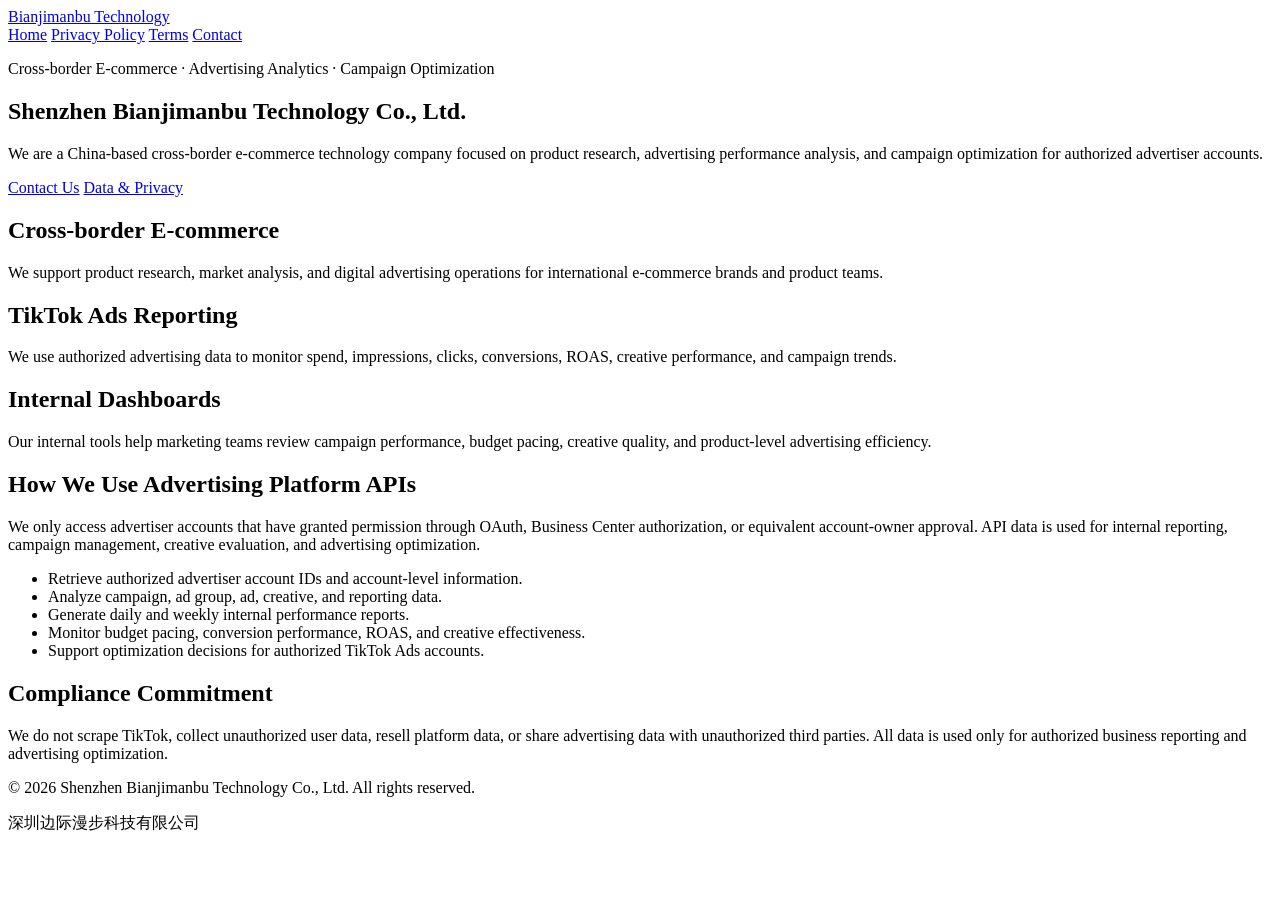
==== bianjimanbu/index.html @ fa8f10ca "Add Bianjimanbu company website homepage" ====
<!doctype html>
<html lang="en">
<head>
  <meta charset="utf-8" />
  <meta name="viewport" content="width=device-width, initial-scale=1" />
  <title>Shenzhen Bianjimanbu Technology Co., Ltd.</title>
  <meta name="description" content="Shenzhen Bianjimanbu Technology Co., Ltd. is a China-based cross-border e-commerce and advertising analytics company focused on TikTok Ads campaign reporting, product research, and performance optimization." />
  <link rel="stylesheet" href="styles.css" />
</head>
<body>
  <header class="nav">
    <a class="brand" href="index.html">Bianjimanbu Technology</a>
    <nav>
      <a href="index.html">Home</a>
      <a href="privacy.html">Privacy Policy</a>
      <a href="terms.html">Terms</a>
      <a href="contact.html">Contact</a>
    </nav>
  </header>

  <main>
    <section class="hero">
      <p class="eyebrow">Cross-border E-commerce · Advertising Analytics · Campaign Optimization</p>
      <h1>Shenzhen Bianjimanbu Technology Co., Ltd.</h1>
      <p class="lead">
        We are a China-based cross-border e-commerce technology company focused on product research,
        advertising performance analysis, and campaign optimization for authorized advertiser accounts.
      </p>
      <div class="actions">
        <a class="button" href="contact.html">Contact Us</a>
        <a class="button secondary" href="privacy.html">Data & Privacy</a>
      </div>
    </section>

    <section class="grid">
      <article class="card">
        <h2>Cross-border E-commerce</h2>
        <p>
          We support product research, market analysis, and digital advertising operations for international
          e-commerce brands and product teams.
        </p>
      </article>
      <article class="card">
        <h2>TikTok Ads Reporting</h2>
        <p>
          We use authorized advertising data to monitor spend, impressions, clicks, conversions, ROAS,
          creative performance, and campaign trends.
        </p>
      </article>
      <article class="card">
        <h2>Internal Dashboards</h2>
        <p>
          Our internal tools help marketing teams review campaign performance, budget pacing, creative quality,
          and product-level advertising efficiency.
        </p>
      </article>
    </section>

    <section class="section">
      <h2>How We Use Advertising Platform APIs</h2>
      <p>
        We only access advertiser accounts that have granted permission through OAuth, Business Center
        authorization, or equivalent account-owner approval. API data is used for internal reporting,
        campaign management, creative evaluation, and advertising optimization.
      </p>
      <ul class="checks">
        <li>Retrieve authorized advertiser account IDs and account-level information.</li>
        <li>Analyze campaign, ad group, ad, creative, and reporting data.</li>
        <li>Generate daily and weekly internal performance reports.</li>
        <li>Monitor budget pacing, conversion performance, ROAS, and creative effectiveness.</li>
        <li>Support optimization decisions for authorized TikTok Ads accounts.</li>
      </ul>
    </section>

    <section class="section muted">
      <h2>Compliance Commitment</h2>
      <p>
        We do not scrape TikTok, collect unauthorized user data, resell platform data, or share advertising
        data with unauthorized third parties. All data is used only for authorized business reporting and
        advertising optimization.
      </p>
    </section>
  </main>

  <footer>
    <p>© 2026 Shenzhen Bianjimanbu Technology Co., Ltd. All rights reserved.</p>
    <p>深圳边际漫步科技有限公司</p>
  </footer>
</body>
</html>
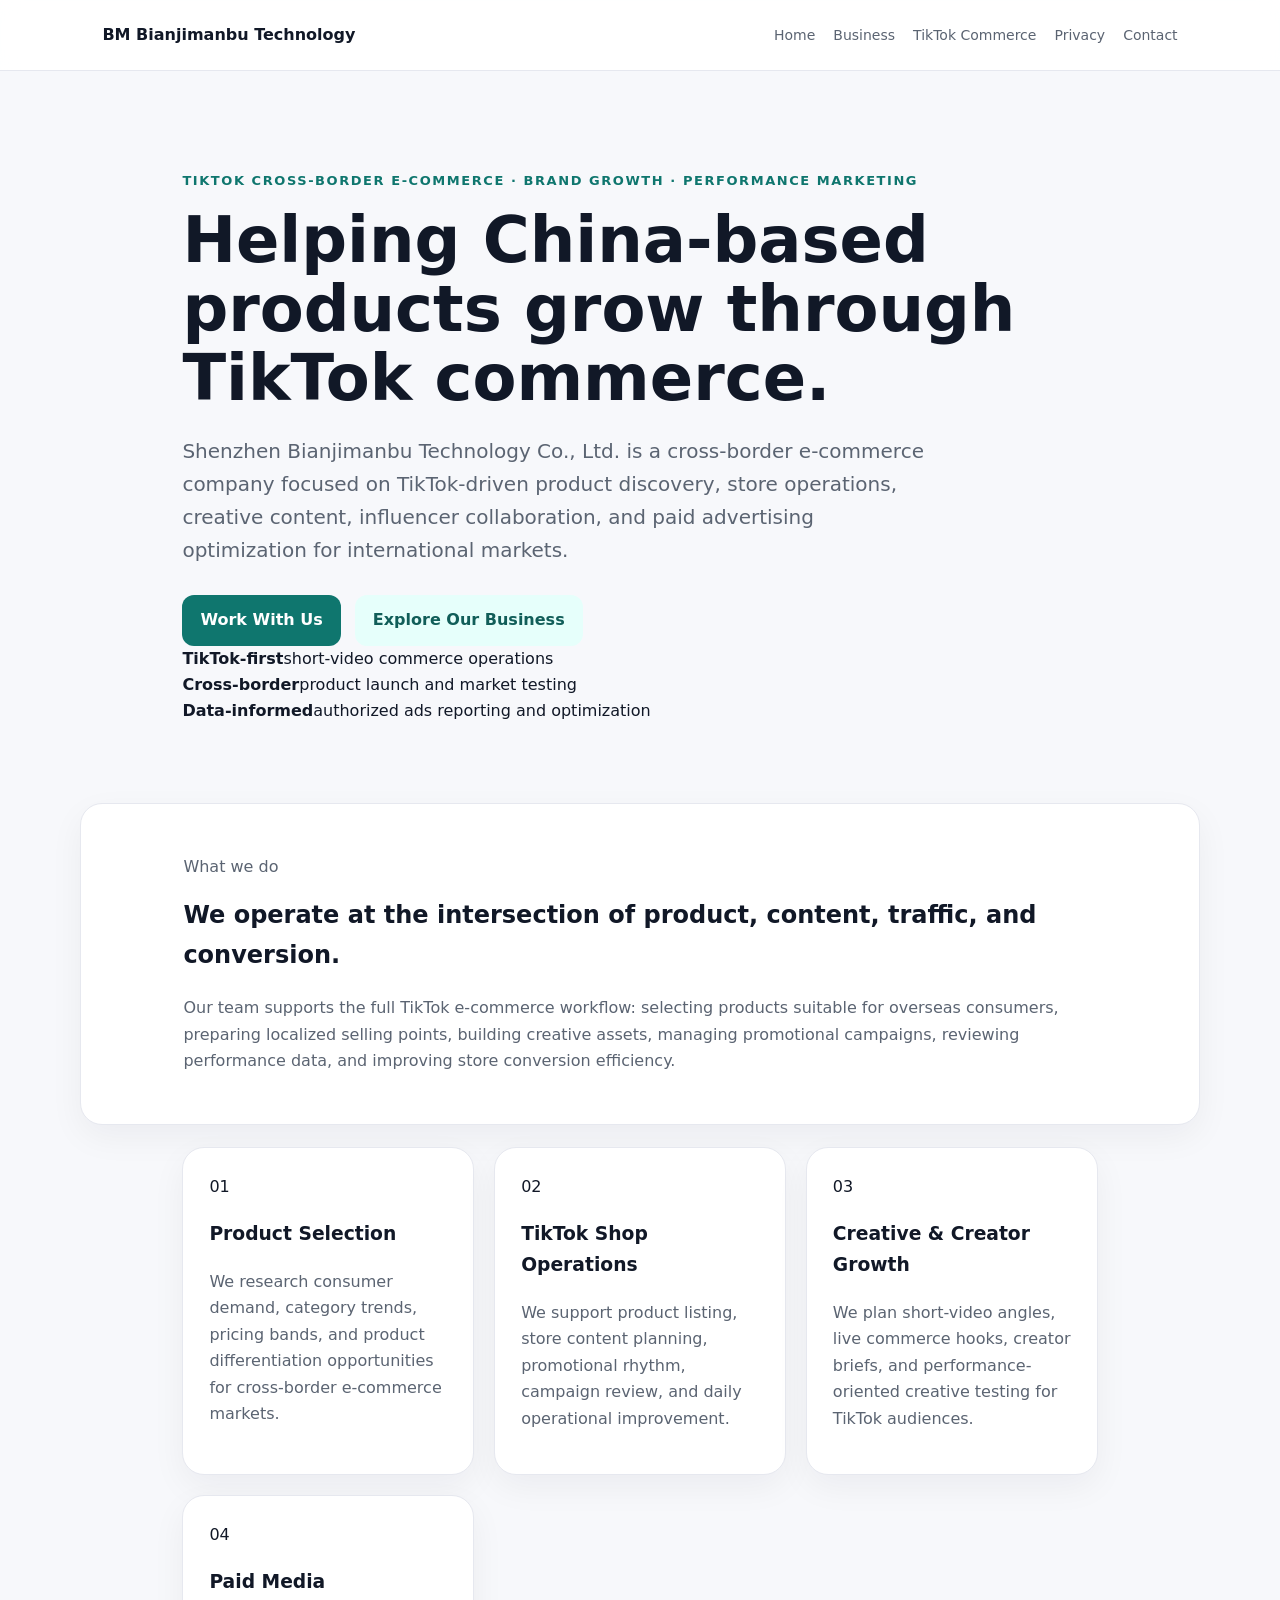
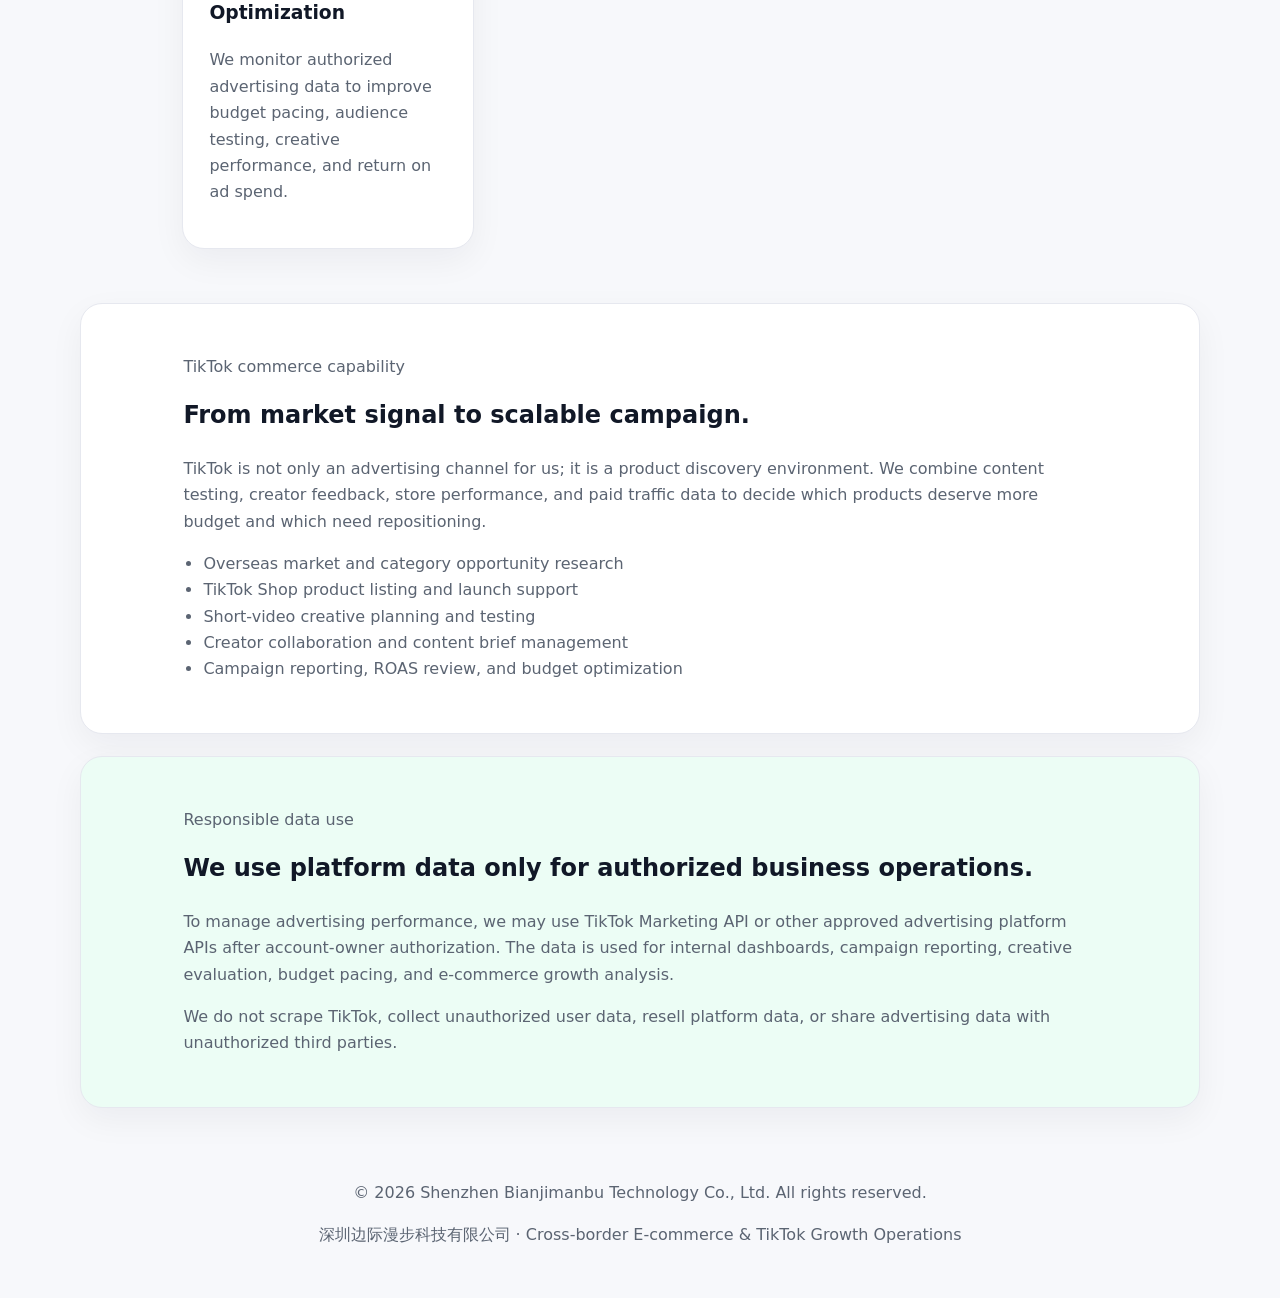
==== commit cb3de7a6: "Improve Bianjimanbu TikTok commerce homepage" ====
--- a/bianjimanbu/index.html
+++ b/bianjimanbu/index.html
@@ -3,88 +3,108 @@
 <head>
   <meta charset="utf-8" />
   <meta name="viewport" content="width=device-width, initial-scale=1" />
-  <title>Shenzhen Bianjimanbu Technology Co., Ltd.</title>
-  <meta name="description" content="Shenzhen Bianjimanbu Technology Co., Ltd. is a China-based cross-border e-commerce and advertising analytics company focused on TikTok Ads campaign reporting, product research, and performance optimization." />
+  <title>Shenzhen Bianjimanbu Technology Co., Ltd. | TikTok Cross-border E-commerce</title>
+  <meta name="description" content="Shenzhen Bianjimanbu Technology Co., Ltd. is a China-based TikTok cross-border e-commerce company specializing in product selection, short-video commerce, TikTok Shop operations, paid media, creator collaboration, and advertising performance optimization." />
   <link rel="stylesheet" href="styles.css" />
 </head>
 <body>
   <header class="nav">
-    <a class="brand" href="index.html">Bianjimanbu Technology</a>
+    <a class="brand" href="index.html">
+      <span class="logo">BM</span>
+      <span>Bianjimanbu Technology</span>
+    </a>
     <nav>
       <a href="index.html">Home</a>
-      <a href="privacy.html">Privacy Policy</a>
-      <a href="terms.html">Terms</a>
+      <a href="#business">Business</a>
+      <a href="#tiktok">TikTok Commerce</a>
+      <a href="privacy.html">Privacy</a>
       <a href="contact.html">Contact</a>
     </nav>
   </header>
 
   <main>
     <section class="hero">
-      <p class="eyebrow">Cross-border E-commerce · Advertising Analytics · Campaign Optimization</p>
-      <h1>Shenzhen Bianjimanbu Technology Co., Ltd.</h1>
-      <p class="lead">
-        We are a China-based cross-border e-commerce technology company focused on product research,
-        advertising performance analysis, and campaign optimization for authorized advertiser accounts.
-      </p>
-      <div class="actions">
-        <a class="button" href="contact.html">Contact Us</a>
-        <a class="button secondary" href="privacy.html">Data & Privacy</a>
+      <div class="hero-copy">
+        <p class="eyebrow">TikTok Cross-border E-commerce · Brand Growth · Performance Marketing</p>
+        <h1>Helping China-based products grow through TikTok commerce.</h1>
+        <p class="lead">
+          Shenzhen Bianjimanbu Technology Co., Ltd. is a cross-border e-commerce company focused on TikTok-driven product discovery, store operations, creative content, influencer collaboration, and paid advertising optimization for international markets.
+        </p>
+        <div class="actions">
+          <a class="button" href="contact.html">Work With Us</a>
+          <a class="button secondary" href="#business">Explore Our Business</a>
+        </div>
+      </div>
+      <div class="hero-panel" aria-label="Business highlights">
+        <div><strong>TikTok-first</strong><span>short-video commerce operations</span></div>
+        <div><strong>Cross-border</strong><span>product launch and market testing</span></div>
+        <div><strong>Data-informed</strong><span>authorized ads reporting and optimization</span></div>
       </div>
     </section>
 
-    <section class="grid">
+    <section id="business" class="section intro">
+      <p class="kicker">What we do</p>
+      <h2>We operate at the intersection of product, content, traffic, and conversion.</h2>
+      <p>
+        Our team supports the full TikTok e-commerce workflow: selecting products suitable for overseas consumers, preparing localized selling points, building creative assets, managing promotional campaigns, reviewing performance data, and improving store conversion efficiency.
+      </p>
+    </section>
+
+    <section class="grid four">
       <article class="card">
-        <h2>Cross-border E-commerce</h2>
-        <p>
-          We support product research, market analysis, and digital advertising operations for international
-          e-commerce brands and product teams.
-        </p>
+        <span class="num">01</span>
+        <h3>Product Selection</h3>
+        <p>We research consumer demand, category trends, pricing bands, and product differentiation opportunities for cross-border e-commerce markets.</p>
       </article>
       <article class="card">
-        <h2>TikTok Ads Reporting</h2>
-        <p>
-          We use authorized advertising data to monitor spend, impressions, clicks, conversions, ROAS,
-          creative performance, and campaign trends.
-        </p>
+        <span class="num">02</span>
+        <h3>TikTok Shop Operations</h3>
+        <p>We support product listing, store content planning, promotional rhythm, campaign review, and daily operational improvement.</p>
       </article>
       <article class="card">
-        <h2>Internal Dashboards</h2>
-        <p>
-          Our internal tools help marketing teams review campaign performance, budget pacing, creative quality,
-          and product-level advertising efficiency.
-        </p>
+        <span class="num">03</span>
+        <h3>Creative & Creator Growth</h3>
+        <p>We plan short-video angles, live commerce hooks, creator briefs, and performance-oriented creative testing for TikTok audiences.</p>
+      </article>
+      <article class="card">
+        <span class="num">04</span>
+        <h3>Paid Media Optimization</h3>
+        <p>We monitor authorized advertising data to improve budget pacing, audience testing, creative performance, and return on ad spend.</p>
       </article>
     </section>
 
-    <section class="section">
-      <h2>How We Use Advertising Platform APIs</h2>
-      <p>
-        We only access advertiser accounts that have granted permission through OAuth, Business Center
-        authorization, or equivalent account-owner approval. API data is used for internal reporting,
-        campaign management, creative evaluation, and advertising optimization.
-      </p>
+    <section id="tiktok" class="split section">
+      <div>
+        <p class="kicker">TikTok commerce capability</p>
+        <h2>From market signal to scalable campaign.</h2>
+        <p>
+          TikTok is not only an advertising channel for us; it is a product discovery environment. We combine content testing, creator feedback, store performance, and paid traffic data to decide which products deserve more budget and which need repositioning.
+        </p>
+      </div>
       <ul class="checks">
-        <li>Retrieve authorized advertiser account IDs and account-level information.</li>
-        <li>Analyze campaign, ad group, ad, creative, and reporting data.</li>
-        <li>Generate daily and weekly internal performance reports.</li>
-        <li>Monitor budget pacing, conversion performance, ROAS, and creative effectiveness.</li>
-        <li>Support optimization decisions for authorized TikTok Ads accounts.</li>
+        <li>Overseas market and category opportunity research</li>
+        <li>TikTok Shop product listing and launch support</li>
+        <li>Short-video creative planning and testing</li>
+        <li>Creator collaboration and content brief management</li>
+        <li>Campaign reporting, ROAS review, and budget optimization</li>
       </ul>
     </section>
 
     <section class="section muted">
-      <h2>Compliance Commitment</h2>
+      <p class="kicker">Responsible data use</p>
+      <h2>We use platform data only for authorized business operations.</h2>
       <p>
-        We do not scrape TikTok, collect unauthorized user data, resell platform data, or share advertising
-        data with unauthorized third parties. All data is used only for authorized business reporting and
-        advertising optimization.
+        To manage advertising performance, we may use TikTok Marketing API or other approved advertising platform APIs after account-owner authorization. The data is used for internal dashboards, campaign reporting, creative evaluation, budget pacing, and e-commerce growth analysis.
+      </p>
+      <p>
+        We do not scrape TikTok, collect unauthorized user data, resell platform data, or share advertising data with unauthorized third parties.
       </p>
     </section>
   </main>
 
   <footer>
     <p>© 2026 Shenzhen Bianjimanbu Technology Co., Ltd. All rights reserved.</p>
-    <p>深圳边际漫步科技有限公司</p>
+    <p>深圳边际漫步科技有限公司 · Cross-border E-commerce & TikTok Growth Operations</p>
   </footer>
 </body>
 </html>
--- a/bianjimanbu/styles.css
+++ b/bianjimanbu/styles.css
@@ -0,0 +1,113 @@
+:root {
+  --bg: #f7f8fb;
+  --card: #ffffff;
+  --text: #111827;
+  --muted: #5b6472;
+  --line: #e6e8ef;
+  --accent: #0f766e;
+  --accent-dark: #115e59;
+}
+* { box-sizing: border-box; }
+body {
+  margin: 0;
+  font-family: Inter, ui-sans-serif, system-ui, -apple-system, BlinkMacSystemFont, "Segoe UI", Arial, sans-serif;
+  color: var(--text);
+  background: var(--bg);
+  line-height: 1.65;
+}
+a { color: var(--accent); text-decoration: none; }
+a:hover { text-decoration: underline; }
+.nav {
+  display: flex;
+  justify-content: space-between;
+  align-items: center;
+  gap: 24px;
+  padding: 22px 8vw;
+  background: rgba(255,255,255,.9);
+  border-bottom: 1px solid var(--line);
+  position: sticky;
+  top: 0;
+  backdrop-filter: blur(10px);
+}
+.brand { font-weight: 760; color: var(--text); }
+.nav nav { display: flex; flex-wrap: wrap; gap: 18px; }
+.nav nav a { color: var(--muted); font-size: 14px; }
+.hero {
+  padding: 86px 8vw 56px;
+  max-width: 1120px;
+  margin: 0 auto;
+}
+.eyebrow {
+  color: var(--accent);
+  text-transform: uppercase;
+  letter-spacing: .12em;
+  font-size: 13px;
+  font-weight: 700;
+}
+h1 {
+  font-size: clamp(36px, 5vw, 64px);
+  line-height: 1.08;
+  margin: 14px 0 22px;
+}
+.lead {
+  max-width: 760px;
+  font-size: 20px;
+  color: var(--muted);
+}
+.actions { display: flex; gap: 14px; margin-top: 28px; flex-wrap: wrap; }
+.button {
+  display: inline-block;
+  background: var(--accent);
+  color: #fff;
+  padding: 12px 18px;
+  border-radius: 12px;
+  font-weight: 700;
+}
+.button:hover { background: var(--accent-dark); text-decoration: none; }
+.button.secondary { background: #e6fffb; color: var(--accent-dark); }
+.grid {
+  display: grid;
+  grid-template-columns: repeat(3, minmax(0, 1fr));
+  gap: 20px;
+  max-width: 1120px;
+  margin: 0 auto;
+  padding: 0 8vw 32px;
+}
+.card, .section, .page {
+  background: var(--card);
+  border: 1px solid var(--line);
+  border-radius: 22px;
+  box-shadow: 0 12px 34px rgba(17,24,39,.05);
+}
+.card { padding: 26px; }
+.card h2, .section h2 { margin-top: 0; }
+.card p, .section p, .page p, li { color: var(--muted); }
+.section {
+  max-width: 1120px;
+  margin: 22px auto;
+  padding: 34px 8vw;
+}
+.section.muted { background: #ecfdf5; }
+.checks { padding-left: 20px; }
+.page {
+  max-width: 920px;
+  margin: 44px auto;
+  padding: 42px 7vw;
+}
+.page h1 { font-size: clamp(32px, 4vw, 48px); }
+.updated, .note { color: var(--muted); }
+.contact-card {
+  border: 1px solid var(--line);
+  border-radius: 18px;
+  padding: 22px;
+  background: #fbfcff;
+}
+footer {
+  padding: 34px 8vw;
+  color: var(--muted);
+  text-align: center;
+}
+@media (max-width: 800px) {
+  .nav { align-items: flex-start; flex-direction: column; }
+  .grid { grid-template-columns: 1fr; }
+}
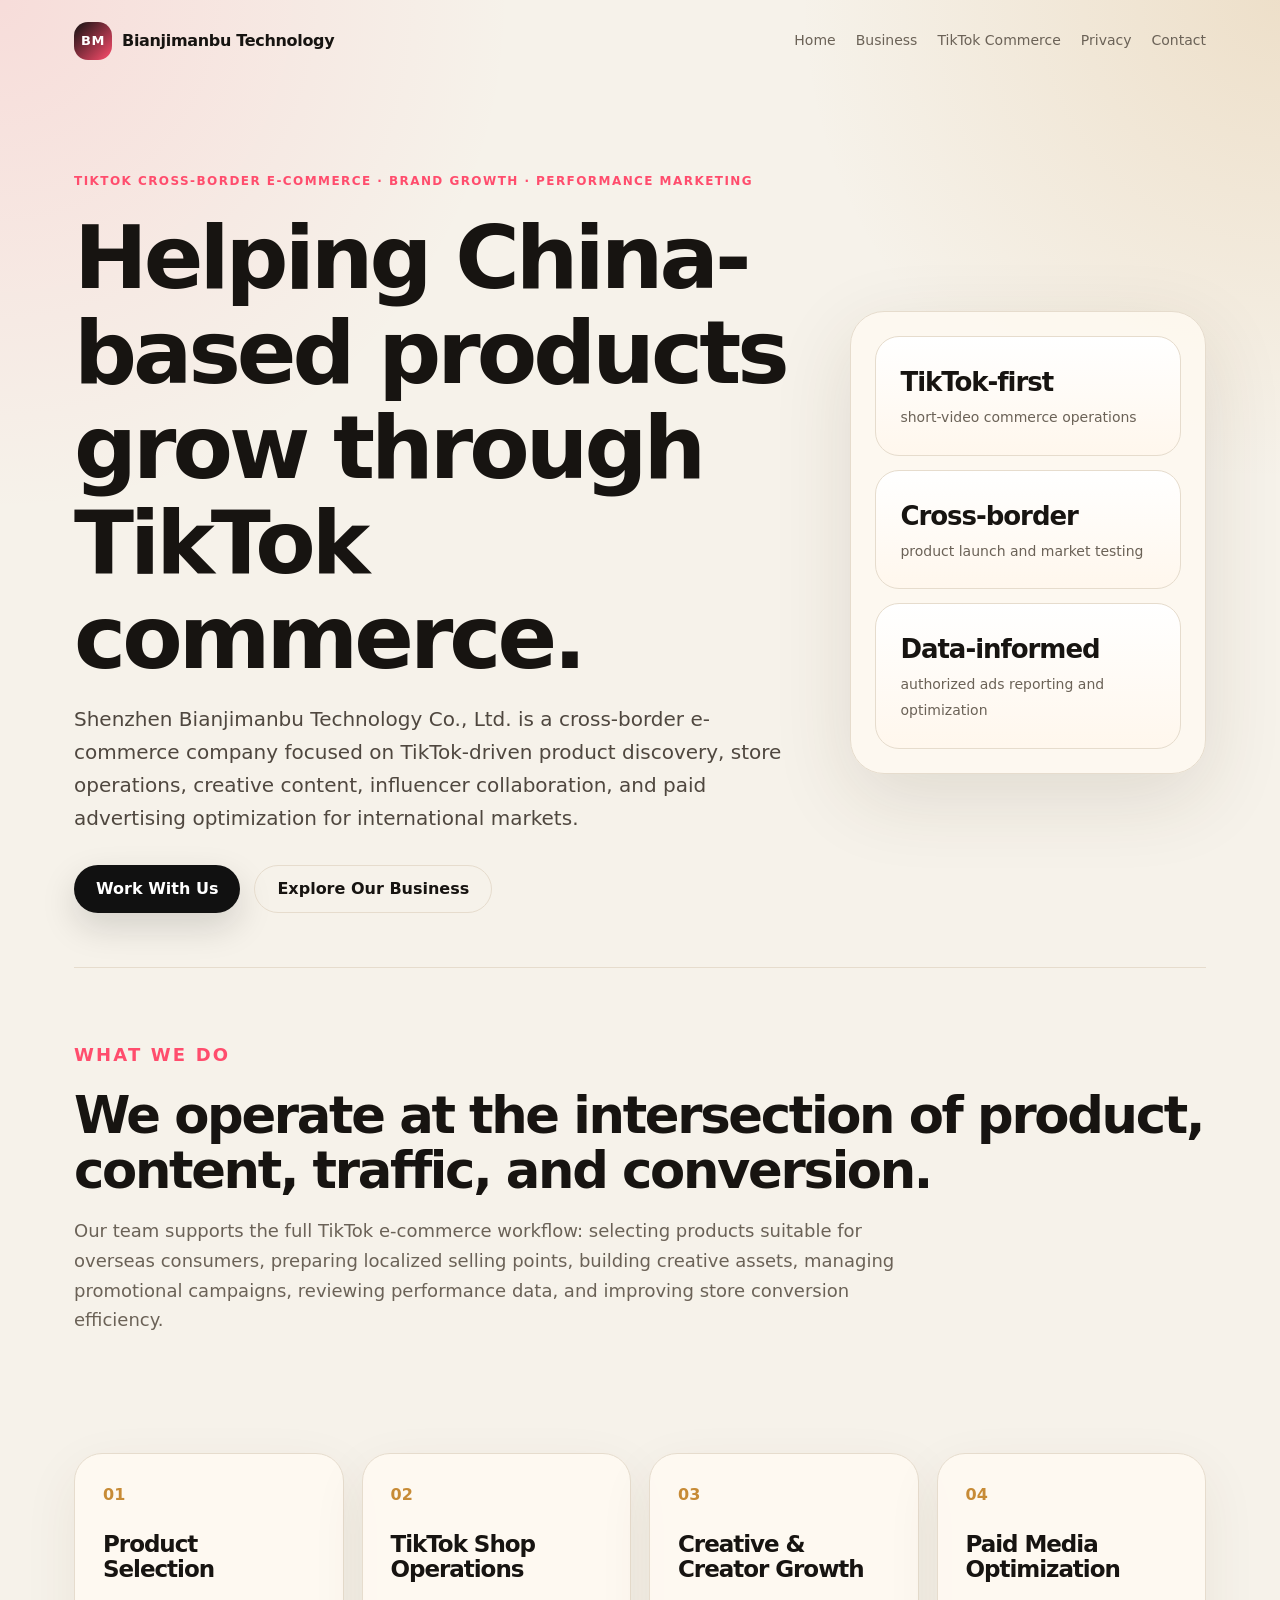
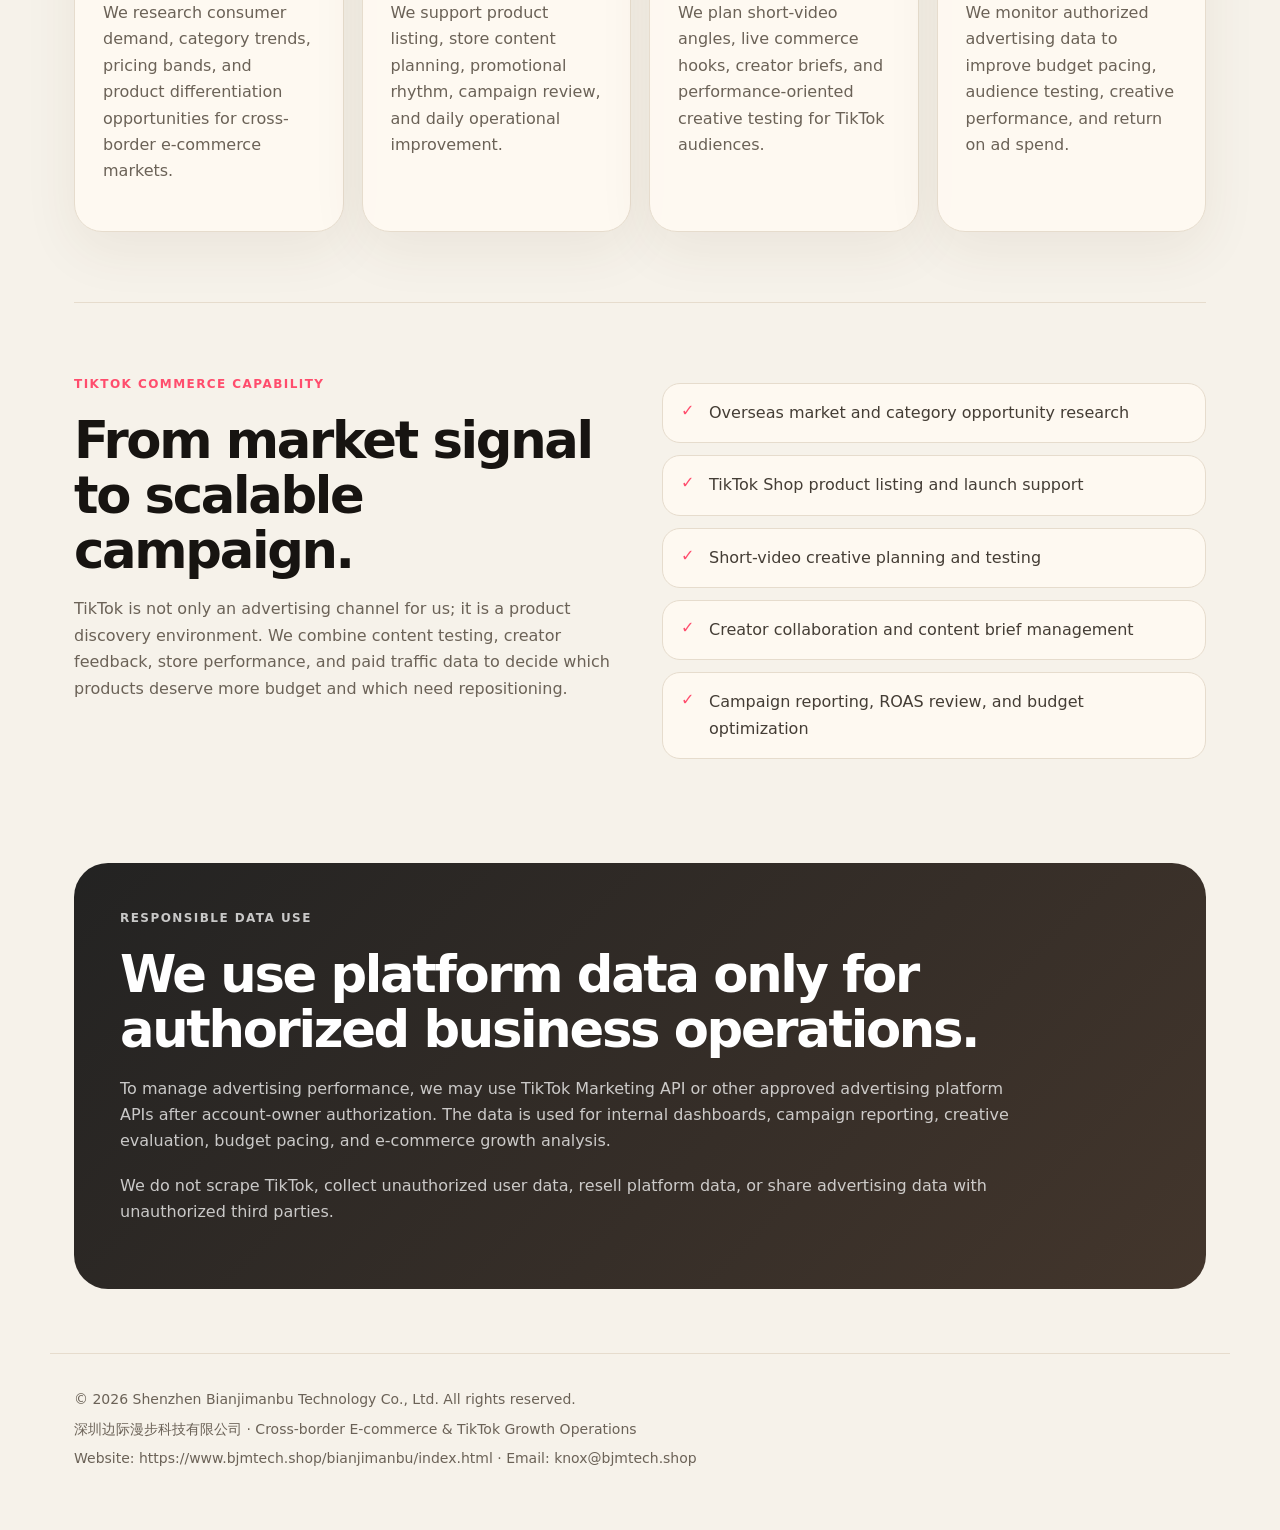
==== commit 9deaaedb: "Update Bianjimanbu site contact domain" ====
--- a/bianjimanbu/index.html
+++ b/bianjimanbu/index.html
@@ -105,6 +105,7 @@
   <footer>
     <p>© 2026 Shenzhen Bianjimanbu Technology Co., Ltd. All rights reserved.</p>
     <p>深圳边际漫步科技有限公司 · Cross-border E-commerce & TikTok Growth Operations</p>
+    <p>Website: <a href="https://www.bjmtech.shop/bianjimanbu/index.html">https://www.bjmtech.shop/bianjimanbu/index.html</a> · Email: <a href="mailto:knox@bjmtech.shop">knox@bjmtech.shop</a></p>
   </footer>
 </body>
 </html>
--- a/bianjimanbu/styles.css
+++ b/bianjimanbu/styles.css
@@ -1,113 +1,139 @@
 :root {
-  --bg: #f7f8fb;
-  --card: #ffffff;
-  --text: #111827;
-  --muted: #5b6472;
-  --line: #e6e8ef;
-  --accent: #0f766e;
-  --accent-dark: #115e59;
+  --bg: #f6f2ea;
+  --paper: #fffaf2;
+  --ink: #171411;
+  --muted: #6b6257;
+  --line: #e6dccd;
+  --accent: #111111;
+  --accent2: #ff4d6d;
+  --gold: #c78b36;
+  --soft: #efe4d3;
 }
 * { box-sizing: border-box; }
+html { scroll-behavior: smooth; }
 body {
   margin: 0;
   font-family: Inter, ui-sans-serif, system-ui, -apple-system, BlinkMacSystemFont, "Segoe UI", Arial, sans-serif;
-  color: var(--text);
-  background: var(--bg);
+  color: var(--ink);
+  background:
+    radial-gradient(circle at top left, rgba(255,77,109,.13), transparent 32rem),
+    radial-gradient(circle at top right, rgba(199,139,54,.18), transparent 30rem),
+    var(--bg);
   line-height: 1.65;
 }
-a { color: var(--accent); text-decoration: none; }
-a:hover { text-decoration: underline; }
+a { color: inherit; text-decoration: none; }
 .nav {
+  max-width: 1180px;
+  margin: 0 auto;
+  padding: 22px 24px;
   display: flex;
   justify-content: space-between;
   align-items: center;
   gap: 24px;
-  padding: 22px 8vw;
-  background: rgba(255,255,255,.9);
-  border-bottom: 1px solid var(--line);
-  position: sticky;
-  top: 0;
-  backdrop-filter: blur(10px);
 }
-.brand { font-weight: 760; color: var(--text); }
-.nav nav { display: flex; flex-wrap: wrap; gap: 18px; }
-.nav nav a { color: var(--muted); font-size: 14px; }
+.brand { display: inline-flex; align-items: center; gap: 10px; font-weight: 800; letter-spacing: -.02em; }
+.logo {
+  width: 38px; height: 38px; border-radius: 14px;
+  display: grid; place-items: center;
+  color: white; background: linear-gradient(135deg, #111, #ff4d6d);
+  font-size: 13px; letter-spacing: .04em;
+}
+nav { display: flex; gap: 20px; color: var(--muted); font-size: 14px; }
+nav a:hover { color: var(--ink); }
+main { max-width: 1180px; margin: 0 auto; padding: 18px 24px 64px; }
 .hero {
-  padding: 86px 8vw 56px;
-  max-width: 1120px;
-  margin: 0 auto;
+  min-height: 560px;
+  display: grid;
+  grid-template-columns: 1.35fr .65fr;
+  gap: 38px;
+  align-items: center;
+  padding: 72px 0 54px;
 }
-.eyebrow {
-  color: var(--accent);
-  text-transform: uppercase;
-  letter-spacing: .12em;
-  font-size: 13px;
-  font-weight: 700;
+.eyebrow, .kicker { color: var(--accent2); font-weight: 800; text-transform: uppercase; letter-spacing: .12em; font-size: 12px; }
+h1, h2, h3 { line-height: 1.08; margin: 0 0 18px; letter-spacing: -.045em; }
+h1 { font-size: clamp(44px, 7vw, 88px); max-width: 900px; }
+h2 { font-size: clamp(30px, 4vw, 54px); }
+h3 { font-size: 23px; }
+p { margin: 0 0 18px; color: var(--muted); }
+.lead { font-size: 20px; max-width: 780px; color: #4f473f; }
+.actions { display: flex; gap: 14px; flex-wrap: wrap; margin-top: 30px; }
+.button {
+  display: inline-flex; align-items: center; justify-content: center;
+  min-height: 48px; padding: 0 22px; border-radius: 999px;
+  background: var(--accent); color: white; font-weight: 750;
+  box-shadow: 0 14px 35px rgba(17,17,17,.15);
 }
-h1 {
-  font-size: clamp(36px, 5vw, 64px);
-  line-height: 1.08;
-  margin: 14px 0 22px;
+.button.secondary { background: transparent; color: var(--ink); border: 1px solid var(--line); box-shadow: none; }
+.hero-panel {
+  background: rgba(255,250,242,.82);
+  border: 1px solid var(--line);
+  border-radius: 34px;
+  padding: 24px;
+  box-shadow: 0 24px 80px rgba(69,50,26,.12);
 }
-.lead {
-  max-width: 760px;
-  font-size: 20px;
-  color: var(--muted);
+.hero-panel div {
+  padding: 24px;
+  border-radius: 24px;
+  background: linear-gradient(180deg, #fff, #fff7ed);
+  border: 1px solid var(--line);
+  margin-bottom: 14px;
 }
-.actions { display: flex; gap: 14px; margin-top: 28px; flex-wrap: wrap; }
-.button {
-  display: inline-block;
-  background: var(--accent);
-  color: #fff;
-  padding: 12px 18px;
-  border-radius: 12px;
-  font-weight: 700;
+.hero-panel div:last-child { margin-bottom: 0; }
+.hero-panel strong { display: block; font-size: 26px; letter-spacing: -.04em; }
+.hero-panel span { color: var(--muted); font-size: 14px; }
+.section { padding: 72px 0; border-top: 1px solid var(--line); }
+.intro p { max-width: 840px; font-size: 18px; }
+.grid { display: grid; grid-template-columns: repeat(3, 1fr); gap: 18px; margin: 28px 0 70px; }
+.grid.four { grid-template-columns: repeat(4, 1fr); }
+.card {
+  background: rgba(255,250,242,.9);
+  border: 1px solid var(--line);
+  border-radius: 28px;
+  padding: 28px;
+  min-height: 240px;
+  box-shadow: 0 18px 55px rgba(80,58,29,.07);
 }
-.button:hover { background: var(--accent-dark); text-decoration: none; }
-.button.secondary { background: #e6fffb; color: var(--accent-dark); }
-.grid {
-  display: grid;
-  grid-template-columns: repeat(3, minmax(0, 1fr));
-  gap: 20px;
-  max-width: 1120px;
-  margin: 0 auto;
-  padding: 0 8vw 32px;
-}
-.card, .section, .page {
-  background: var(--card);
-  border: 1px solid var(--line);
-  border-radius: 22px;
-  box-shadow: 0 12px 34px rgba(17,24,39,.05);
-}
-.card { padding: 26px; }
-.card h2, .section h2 { margin-top: 0; }
-.card p, .section p, .page p, li { color: var(--muted); }
-.section {
-  max-width: 1120px;
-  margin: 22px auto;
-  padding: 34px 8vw;
-}
-.section.muted { background: #ecfdf5; }
-.checks { padding-left: 20px; }
-.page {
-  max-width: 920px;
-  margin: 44px auto;
-  padding: 42px 7vw;
-}
-.page h1 { font-size: clamp(32px, 4vw, 48px); }
-.updated, .note { color: var(--muted); }
-.contact-card {
+.num { display: block; color: var(--gold); font-weight: 900; margin-bottom: 24px; }
+.split { display: grid; grid-template-columns: 1fr 1fr; gap: 44px; align-items: start; }
+.checks { list-style: none; padding: 0; margin: 8px 0 0; }
+.checks li {
+  margin: 0 0 12px;
+  padding: 16px 18px 16px 46px;
+  background: rgba(255,250,242,.9);
   border: 1px solid var(--line);
   border-radius: 18px;
-  padding: 22px;
-  background: #fbfcff;
+  position: relative;
+  color: #443d35;
 }
+.checks li:before {
+  content: "✓";
+  position: absolute; left: 18px; top: 14px;
+  color: var(--accent2); font-weight: 900;
+}
+.muted {
+  background: linear-gradient(135deg, rgba(17,17,17,.92), rgba(52,38,28,.92));
+  color: white;
+  margin: 20px 0 0;
+  padding: 46px;
+  border-radius: 34px;
+  border: none;
+}
+.muted p { color: rgba(255,255,255,.75); max-width: 900px; }
+.muted h2 { color: white; }
 footer {
-  padding: 34px 8vw;
+  max-width: 1180px;
+  margin: 0 auto;
+  padding: 34px 24px 54px;
+  border-top: 1px solid var(--line);
   color: var(--muted);
-  text-align: center;
+  font-size: 14px;
 }
-@media (max-width: 800px) {
+footer p { margin-bottom: 6px; }
+@media (max-width: 900px) {
   .nav { align-items: flex-start; flex-direction: column; }
-  .grid { grid-template-columns: 1fr; }
+  nav { flex-wrap: wrap; }
+  .hero, .split { grid-template-columns: 1fr; }
+  .grid, .grid.four { grid-template-columns: 1fr; }
+  .hero { padding-top: 36px; }
+  .muted { padding: 30px; }
 }
